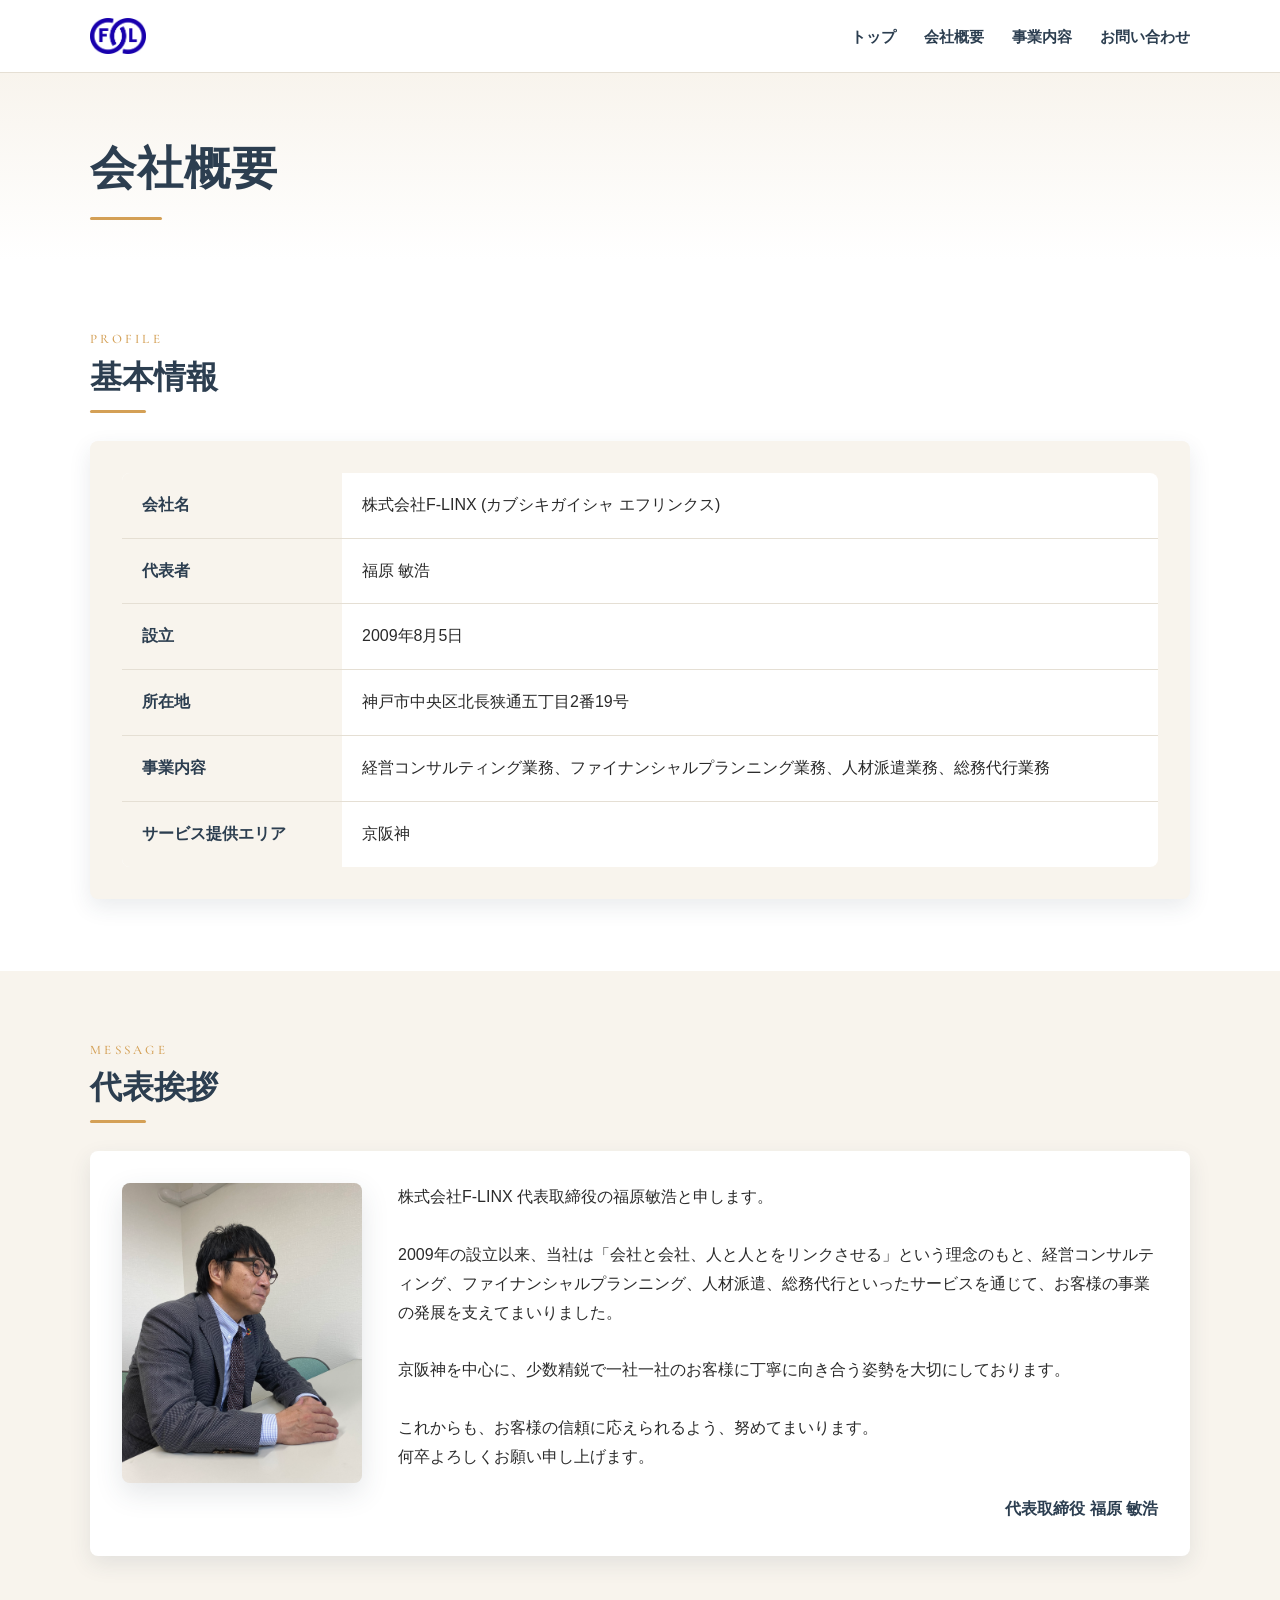
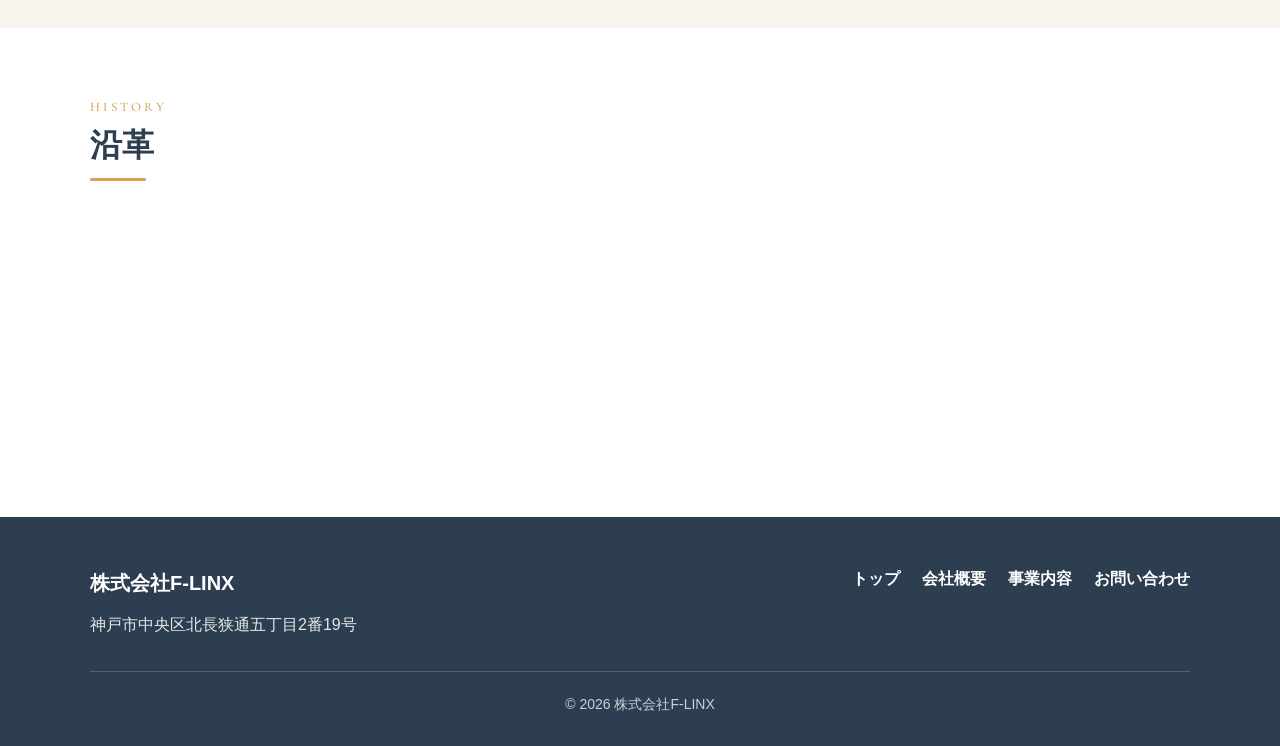
==== about.html @ becb6265 "Initial commit" ====
<!DOCTYPE html>
<html lang="ja">
<head>
  <meta charset="UTF-8">
  <meta name="viewport" content="width=device-width, initial-scale=1.0">
  <title>会社概要 | 株式会社F-LINX</title>
  <meta name="description" content="株式会社F-LINXの会社概要・代表挨拶・沿革をご紹介します。神戸を拠点に少数精鋭でお客様の事業をサポートします。">
  <link rel="icon" type="image/png" href="assets/images/rogo1.png">
  <link rel="apple-touch-icon" href="assets/images/rogo1.png">
  <meta property="og:title" content="会社概要 | 株式会社F-LINX">
  <meta property="og:description" content="株式会社F-LINXの会社概要・代表挨拶・沿革をご紹介します。神戸を拠点に少数精鋭でお客様の事業をサポートします。">
  <meta property="og:type" content="website">
  <meta property="og:url" content="__SITE_URL__">
  <meta property="og:image" content="assets/images/京阪神_神戸_.jpg">
  <meta property="og:site_name" content="株式会社F-LINX">
  <meta name="twitter:card" content="summary_large_image">
  <meta name="twitter:title" content="会社概要 | 株式会社F-LINX">
  <meta name="twitter:description" content="株式会社F-LINXの会社概要・代表挨拶・沿革をご紹介します。神戸を拠点に少数精鋭でお客様の事業をサポートします。">
  <meta name="twitter:image" content="assets/images/京阪神_神戸_.jpg">
  <link rel="preconnect" href="https://fonts.googleapis.com">
  <link rel="preconnect" href="https://fonts.gstatic.com" crossorigin>
  <link href="https://fonts.googleapis.com/css2?family=Cormorant+Garamond:wght@400;500&family=Noto+Serif+JP:wght@400;500&display=swap" rel="stylesheet">
  <style>
    :root {
      --color-main: #2C3E50;
      --color-accent: #D4A056;
      --color-sub: #F8F4ED;
      --color-text: #2A2A2A;
      --color-muted: #5C6470;
      --color-border: #E5DFD4;
      --color-white: #FFFFFF;
      --shadow-card: 0 8px 22px rgba(44, 62, 80, 0.10);
      --shadow-soft: 0 10px 28px rgba(44, 62, 80, 0.13);
    }

    * {
      box-sizing: border-box;
    }

    html {
      scroll-behavior: smooth;
    }

    body {
      margin: 0;
      color: var(--color-text);
      font-family: "Noto Sans JP", "Hiragino Sans", "Meiryo", sans-serif;
      font-size: 16px;
      line-height: 1.8;
      background: #ffffff;
    }

    img {
      max-width: 100%;
      display: block;
    }

    a {
      color: inherit;
      text-decoration: none;
    }

    .site-header {
      position: sticky;
      top: 0;
      z-index: 100;
      background: #ffffff;
      border-bottom: 1px solid var(--color-border);
    }

    .header-inner {
      min-height: 72px;
      display: flex;
      align-items: center;
      justify-content: space-between;
      gap: 24px;
    }

    .logo-link {
      display: inline-flex;
      align-items: center;
      flex-shrink: 0;
    }

    .logo-image {
      width: auto;
      height: 36px;
    }

    .site-nav {
      display: flex;
      align-items: center;
      gap: 28px;
      color: var(--color-main);
      font-weight: 700;
      font-size: 15px;
    }

    .site-nav a {
      position: relative;
      padding: 8px 0;
    }

    .site-nav a::after {
      position: absolute;
      left: 0;
      bottom: 2px;
      width: 100%;
      height: 2px;
      content: "";
      background: var(--color-accent);
      transform: scaleX(0);
      transform-origin: left;
      transition: transform 0.18s ease;
    }

    .site-nav a:hover::after,
    .site-nav a:focus-visible::after {
      transform: scaleX(1);
    }

    .container {
      width: min(100% - 40px, 1100px);
      margin: 0 auto;
    }

    .section {
      padding: 72px 0;
    }

    .page-title {
      padding: 64px 0 40px;
      background: linear-gradient(180deg, var(--color-sub) 0%, #ffffff 100%);
    }

    .section-line {
      width: 72px;
      height: 3px;
      margin-top: 18px;
      background: var(--color-accent);
      border-radius: 999px;
    }

    .card {
      padding: 32px;
      background: var(--color-sub);
      border-radius: 8px;
      box-shadow: var(--shadow-card);
    }

    .heading-lg,
    .heading-md {
      margin: 0;
      color: var(--color-main);
      line-height: 1.35;
      letter-spacing: 0;
    }

    .heading-lg {
      font-size: clamp(32px, 5vw, 46px);
      font-weight: 800;
      letter-spacing: 0.02em;
    }

    .heading-md {
      position: relative;
      margin-bottom: 28px;
      padding-bottom: 14px;
      font-size: clamp(24px, 3vw, 32px);
      font-weight: 800;
    }

    .heading-md::after {
      position: absolute;
      left: 0;
      bottom: 0;
      width: 56px;
      height: 3px;
      content: "";
      background: var(--color-accent);
      border-radius: 999px;
    }

    .section-label {
      margin: 0 0 8px;
      color: var(--color-accent);
      font-family: "Cormorant Garamond", "Noto Serif JP", serif;
      font-size: 13px;
      font-weight: 500;
      letter-spacing: 0.25em;
      line-height: 1.2;
      text-transform: uppercase;
    }

    .company-table {
      width: 100%;
      border-collapse: collapse;
      overflow: hidden;
      background: #ffffff;
      border-radius: 8px;
    }

    .company-table th,
    .company-table td {
      padding: 18px 20px;
      text-align: left;
      vertical-align: top;
      border-bottom: 1px solid var(--color-border);
    }

    .company-table tr:last-child th,
    .company-table tr:last-child td {
      border-bottom: 0;
    }

    .company-table th {
      width: 220px;
      color: var(--color-main);
      font-weight: 800;
      background: var(--color-sub);
    }

    .message-layout {
      display: grid;
      grid-template-columns: 240px 1fr;
      gap: 36px;
      align-items: start;
    }

    .message-section {
      background: var(--color-sub);
    }

    .message-section .message-layout {
      background: #ffffff;
    }

    .representative-photo {
      width: 240px;
      height: 300px;
      object-fit: cover;
      object-position: 33% center;
      background: #f0f0f0;
      border-radius: 8px;
      box-shadow: var(--shadow-soft);
    }

    .message-text {
      margin: 0;
      white-space: pre-line;
    }

    .signature {
      margin: 24px 0 0;
      color: var(--color-main);
      font-weight: 800;
      text-align: right;
    }

    .timeline {
      display: grid;
      gap: 18px;
      margin: 0;
      padding: 0;
      list-style: none;
    }

    .timeline-item {
      display: grid;
      grid-template-columns: 220px 1fr;
      gap: 28px;
      align-items: start;
      padding: 24px;
      background: #ffffff;
      border-left: 4px solid var(--color-accent);
      border-radius: 8px;
      box-shadow: var(--shadow-card);
    }

    .timeline-date {
      color: var(--color-main);
      font-weight: 800;
    }

    .timeline-content {
      margin: 0;
    }

    .site-footer {
      padding: 48px 0 28px;
      color: #ffffff;
      background: var(--color-main);
    }

    .footer-grid {
      display: grid;
      grid-template-columns: 1.2fr 1fr;
      gap: 32px;
      align-items: start;
    }

    .footer-company {
      margin: 0 0 10px;
      font-size: 20px;
      font-weight: 800;
    }

    .footer-info {
      margin: 0;
      color: rgba(255, 255, 255, 0.88);
    }

    .footer-links {
      display: flex;
      flex-wrap: wrap;
      justify-content: flex-end;
      gap: 14px 22px;
      margin: 0;
      padding: 0;
      list-style: none;
      font-weight: 700;
    }

    .footer-links a:hover,
    .footer-links a:focus-visible {
      text-decoration: underline;
      text-underline-offset: 4px;
    }

    .copyright {
      margin: 32px 0 0;
      padding-top: 20px;
      color: rgba(255, 255, 255, 0.76);
      font-size: 14px;
      text-align: center;
      border-top: 1px solid rgba(255, 255, 255, 0.18);
    }

    @media (max-width: 768px) {
      body {
        font-size: 15px;
      }

      .container {
        width: min(100% - 28px, 1100px);
      }

      .header-inner {
        min-height: auto;
        padding: 14px 0;
        align-items: flex-start;
        flex-direction: column;
        gap: 12px;
      }

      .site-nav {
        width: 100%;
        flex-direction: column;
        align-items: stretch;
        gap: 0;
        font-size: 14px;
      }

      .site-nav a {
        padding: 10px 0;
        border-top: 1px solid var(--color-border);
      }

      .site-nav a::after {
        display: none;
      }

      .section {
        padding: 52px 0;
      }

      .page-title {
        padding: 44px 0 30px;
      }

      .card {
        padding: 22px;
      }

      .company-table,
      .company-table tbody,
      .company-table tr,
      .company-table th,
      .company-table td {
        display: block;
        width: 100%;
      }

      .company-table th {
        padding: 14px 16px 8px;
        border-bottom: 0;
      }

      .company-table td {
        padding: 0 16px 16px;
      }

      .company-table tr {
        border-bottom: 1px solid var(--color-border);
      }

      .company-table tr:last-child {
        border-bottom: 0;
      }

      .message-layout {
        grid-template-columns: 1fr;
        gap: 24px;
      }

      .representative-photo {
        width: 100%;
        max-width: 240px;
        height: 300px;
      }

      .timeline-item {
        grid-template-columns: 1fr;
        gap: 8px;
        padding: 20px;
      }

      .footer-grid {
        grid-template-columns: 1fr;
      }

      .footer-links {
        justify-content: flex-start;
      }
    }

    .reveal {
      opacity: 0;
      transform: translateY(24px);
      transition: opacity 0.7s cubic-bezier(0.22, 1, 0.36, 1), transform 0.7s cubic-bezier(0.22, 1, 0.36, 1);
    }

    .reveal.is-visible {
      opacity: 1;
      transform: translateY(0);
    }

    @media (prefers-reduced-motion: reduce) {
      .card,
      .timeline-item,
      .reveal {
        transition: none;
      }

      .reveal {
        opacity: 1;
        transform: none;
      }
    }
  </style>
</head>
<body>
  <header class="site-header">
    <div class="container header-inner">
      <a class="logo-link" href="index.html" aria-label="株式会社F-LINX トップページ">
        <img class="logo-image" src="assets/images/rogo1.png" alt="株式会社F-LINX">
      </a>
      <nav class="site-nav" aria-label="主要ナビゲーション">
        <a href="index.html">トップ</a>
        <a href="about.html" aria-current="page">会社概要</a>
        <a href="services.html">事業内容</a>
        <a href="contact.html">お問い合わせ</a>
      </nav>
    </div>
  </header>

  <main>
    <section class="page-title">
      <div class="container">
        <h1 class="heading-lg">会社概要</h1>
        <div class="section-line" aria-hidden="true"></div>
      </div>
    </section>

    <section class="section reveal" aria-labelledby="basic-info">
      <div class="container">
        <p class="section-label">PROFILE</p>
        <h2 class="heading-md" id="basic-info">基本情報</h2>
        <div class="card reveal">
          <table class="company-table">
            <tbody>
              <tr>
                <th scope="row">会社名</th>
                <td>株式会社F-LINX (カブシキガイシャ エフリンクス)</td>
              </tr>
              <tr>
                <th scope="row">代表者</th>
                <td>福原 敏浩</td>
              </tr>
              <tr>
                <th scope="row">設立</th>
                <td>2009年8月5日</td>
              </tr>
              <tr>
                <th scope="row">所在地</th>
                <td>神戸市中央区北長狭通五丁目2番19号</td>
              </tr>
              <tr>
                <th scope="row">事業内容</th>
                <td>経営コンサルティング業務、ファイナンシャルプランニング業務、人材派遣業務、総務代行業務</td>
              </tr>
              <tr>
                <th scope="row">サービス提供エリア</th>
                <td>京阪神</td>
              </tr>
            </tbody>
          </table>
        </div>
      </div>
    </section>

    <section class="section message-section reveal" aria-labelledby="message">
      <div class="container">
        <p class="section-label">MESSAGE</p>
        <h2 class="heading-md" id="message">代表挨拶</h2>
        <div class="card message-layout reveal">
          <div>
            <img class="representative-photo" src="assets/images/representative.jpg" alt="代表 福原敏浩">
          </div>
          <div>
            <p class="message-text">株式会社F-LINX 代表取締役の福原敏浩と申します。

2009年の設立以来、当社は「会社と会社、人と人とをリンクさせる」という理念のもと、経営コンサルティング、ファイナンシャルプランニング、人材派遣、総務代行といったサービスを通じて、お客様の事業の発展を支えてまいりました。

京阪神を中心に、少数精鋭で一社一社のお客様に丁寧に向き合う姿勢を大切にしております。

これからも、お客様の信頼に応えられるよう、努めてまいります。
何卒よろしくお願い申し上げます。</p>
            <p class="signature">代表取締役 福原 敏浩</p>
          </div>
        </div>
      </div>
    </section>

    <section class="section reveal" aria-labelledby="history">
      <div class="container">
        <p class="section-label">HISTORY</p>
        <h2 class="heading-md" id="history">沿革</h2>
        <div class="card reveal">
          <ol class="timeline">
            <li class="timeline-item reveal">
              <time class="timeline-date" datetime="2009-08">2009年8月</time>
              <p class="timeline-content">株式会社F-LINX設立。経営コンサルティング・ファイナンシャルプランニング業務開始</p>
            </li>
            <li class="timeline-item reveal">
              <time class="timeline-date" datetime="2016">2016年(平成28年)</time>
              <p class="timeline-content">関連会社の総務業務代行を業務として追加</p>
            </li>
          </ol>
        </div>
      </div>
    </section>
  </main>

  <footer class="site-footer">
    <div class="container">
      <div class="footer-grid">
        <div>
          <p class="footer-company">株式会社F-LINX</p>
          <p class="footer-info">神戸市中央区北長狭通五丁目2番19号</p>
        </div>
        <nav aria-label="フッターナビゲーション">
          <ul class="footer-links">
            <li><a href="index.html">トップ</a></li>
            <li><a href="about.html">会社概要</a></li>
            <li><a href="services.html">事業内容</a></li>
            <li><a href="contact.html">お問い合わせ</a></li>
          </ul>
        </nav>
      </div>
      <p class="copyright">&copy; 2026 株式会社F-LINX</p>
    </div>
  </footer>
  <script>
    const revealTargets = document.querySelectorAll(".reveal");

    if ("IntersectionObserver" in window) {
      const observer = new IntersectionObserver((entries) => {
        entries.forEach((entry) => {
          if (entry.isIntersecting) {
            entry.target.classList.add("is-visible");
            observer.unobserve(entry.target);
          }
        });
      }, { threshold: 0.16 });

      revealTargets.forEach((target) => observer.observe(target));
    } else {
      revealTargets.forEach((target) => target.classList.add("is-visible"));
    }
  </script>
</body>
</html>
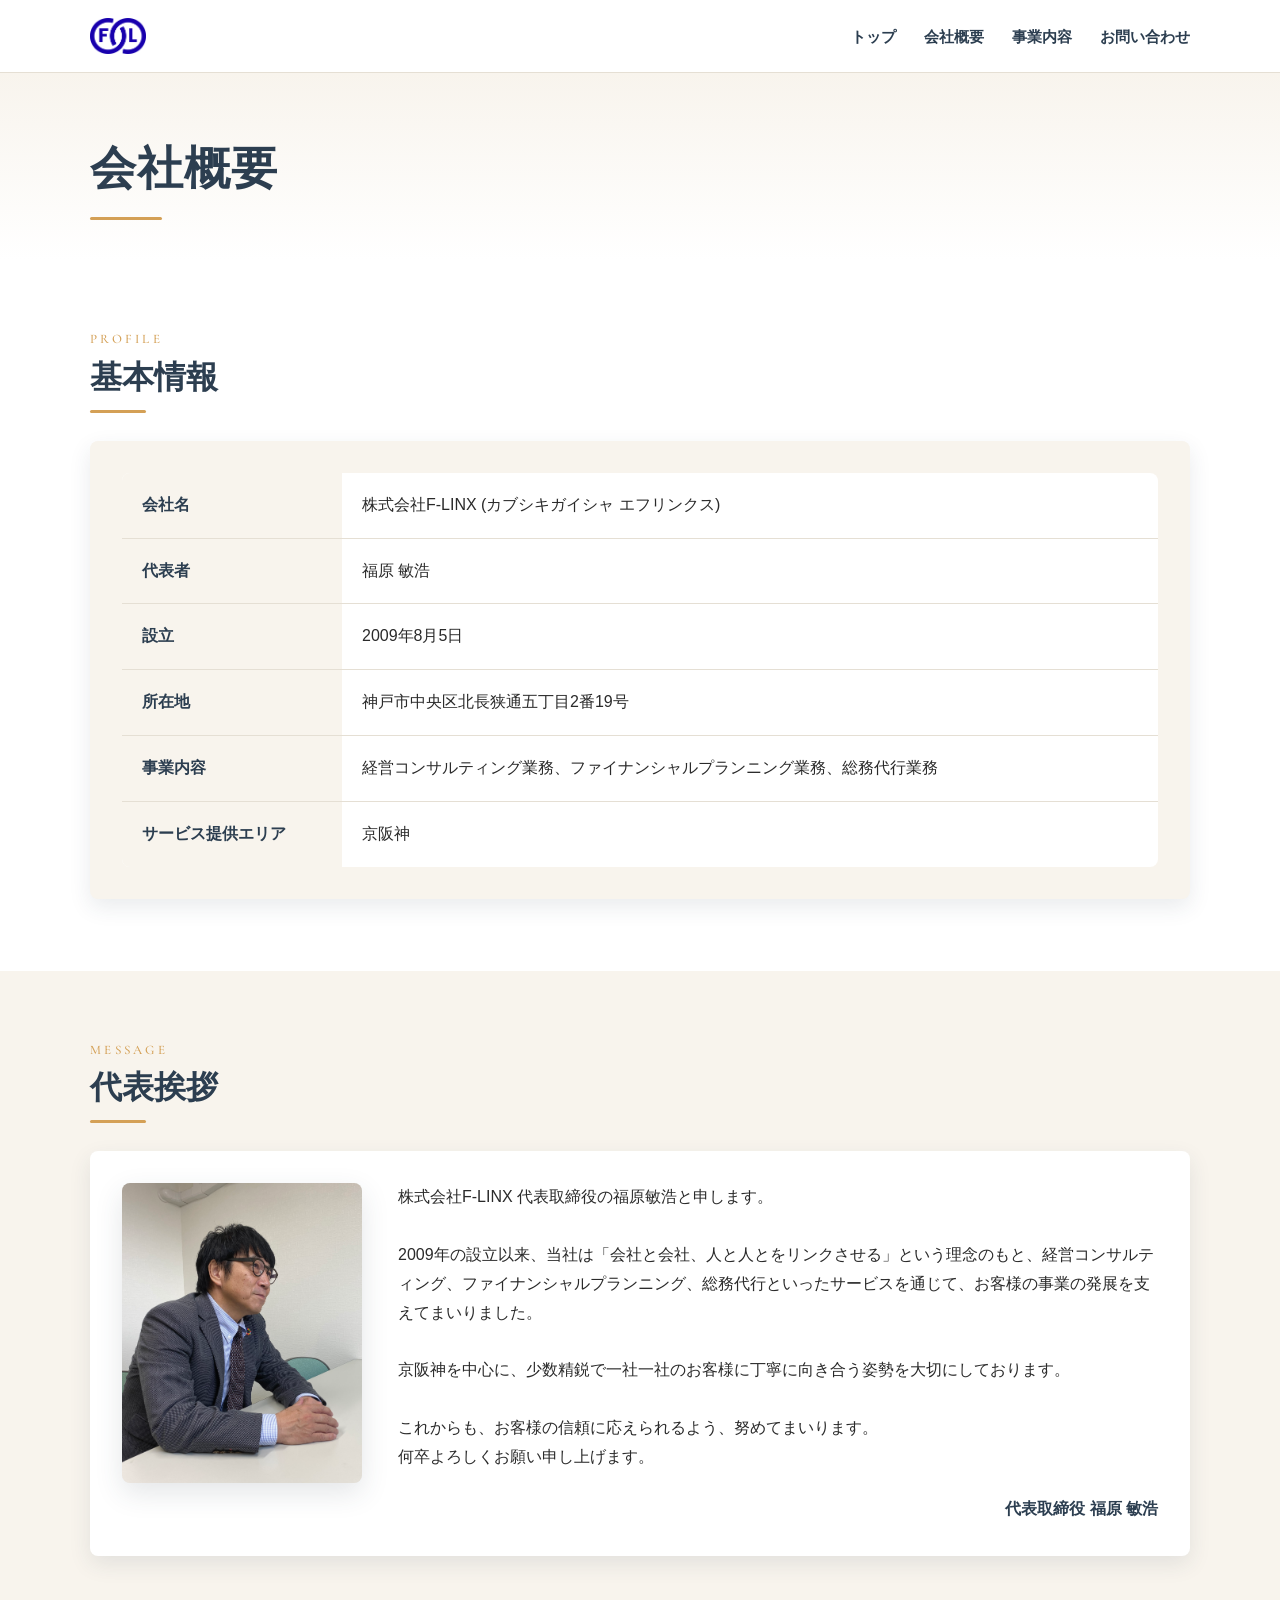
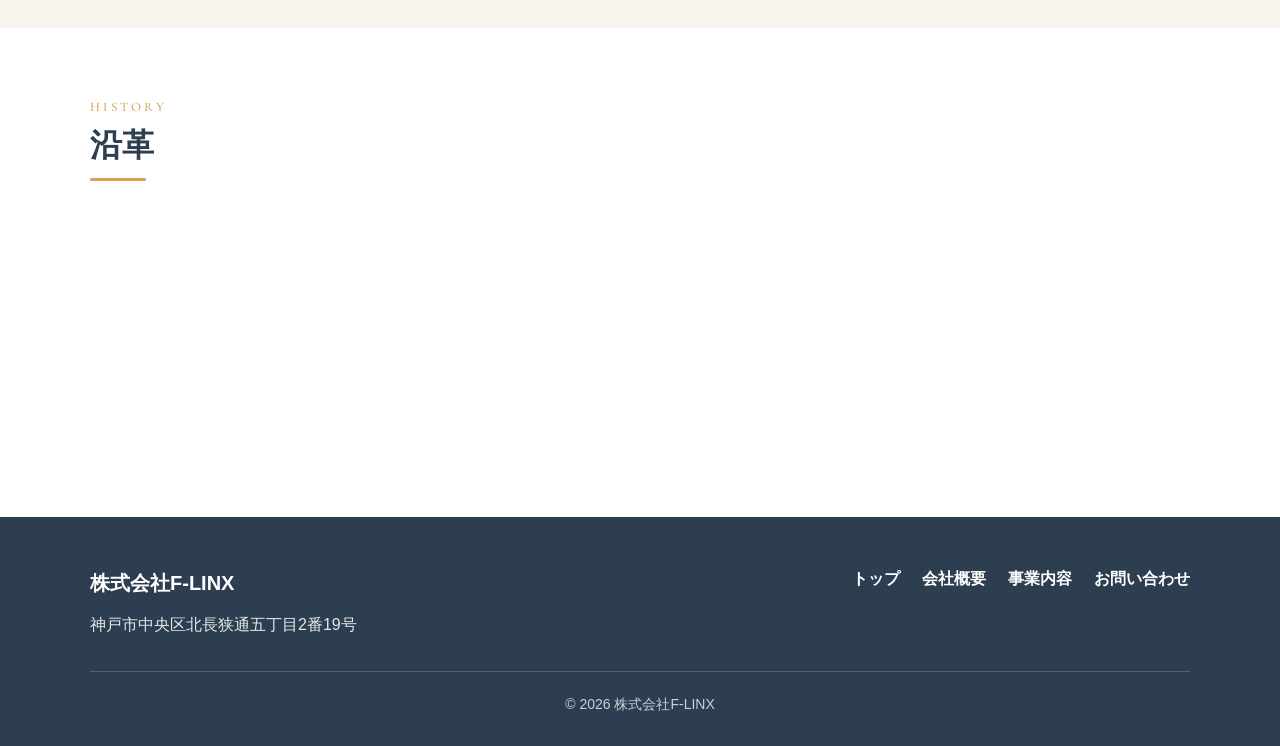
==== commit 4afe1821: "Remove staffing service from all pages and assets" ====
--- a/about.html
+++ b/about.html
@@ -10,7 +10,7 @@
   <meta property="og:title" content="会社概要 | 株式会社F-LINX">
   <meta property="og:description" content="株式会社F-LINXの会社概要・代表挨拶・沿革をご紹介します。神戸を拠点に少数精鋭でお客様の事業をサポートします。">
   <meta property="og:type" content="website">
-  <meta property="og:url" content="__SITE_URL__">
+  <meta property="og:url" content="https://flinx-corp.weblab-jp.workers.dev/about.html">
   <meta property="og:image" content="assets/images/京阪神_神戸_.jpg">
   <meta property="og:site_name" content="株式会社F-LINX">
   <meta name="twitter:card" content="summary_large_image">
@@ -337,41 +337,58 @@
     }
 
     @media (max-width: 768px) {
-      body {
-        font-size: 15px;
+      html {
+        scroll-padding-top: 110px;
       }
 
       .container {
         width: min(100% - 28px, 1100px);
       }
 
+      .section {
+        padding: 52px 0;
+      }
+
       .header-inner {
-        min-height: auto;
-        padding: 14px 0;
-        align-items: flex-start;
-        flex-direction: column;
+        min-height: 56px;
+        padding: 10px 0;
+        align-items: center;
+        flex-direction: row;
+        justify-content: space-between;
+        gap: 10px;
+      }
+
+      .logo-image {
+        height: 30px;
+      }
+
+      .site-nav {
+        width: auto;
+        max-width: calc(100% - 54px);
+        flex-direction: row;
+        align-items: center;
+        flex-wrap: nowrap;
         gap: 12px;
-      }
-
-      .site-nav {
-        width: 100%;
-        flex-direction: column;
-        align-items: stretch;
-        gap: 0;
-        font-size: 14px;
+        overflow-x: auto;
+        white-space: nowrap;
+        font-size: 12px;
+        scrollbar-width: none;
+        -ms-overflow-style: none;
+      }
+
+      .site-nav::-webkit-scrollbar {
+        display: none;
       }
 
       .site-nav a {
-        padding: 10px 0;
-        border-top: 1px solid var(--color-border);
+        flex: 0 0 auto;
+        width: auto;
+        padding: 4px 0;
+        border-top: 0;
       }
 
       .site-nav a::after {
         display: none;
-      }
-
-      .section {
-        padding: 52px 0;
       }
 
       .page-title {
@@ -507,7 +524,7 @@
               </tr>
               <tr>
                 <th scope="row">事業内容</th>
-                <td>経営コンサルティング業務、ファイナンシャルプランニング業務、人材派遣業務、総務代行業務</td>
+                <td>経営コンサルティング業務、ファイナンシャルプランニング業務、総務代行業務</td>
               </tr>
               <tr>
                 <th scope="row">サービス提供エリア</th>
@@ -530,7 +547,7 @@
           <div>
             <p class="message-text">株式会社F-LINX 代表取締役の福原敏浩と申します。
 
-2009年の設立以来、当社は「会社と会社、人と人とをリンクさせる」という理念のもと、経営コンサルティング、ファイナンシャルプランニング、人材派遣、総務代行といったサービスを通じて、お客様の事業の発展を支えてまいりました。
+2009年の設立以来、当社は「会社と会社、人と人とをリンクさせる」という理念のもと、経営コンサルティング、ファイナンシャルプランニング、総務代行といったサービスを通じて、お客様の事業の発展を支えてまいりました。
 
 京阪神を中心に、少数精鋭で一社一社のお客様に丁寧に向き合う姿勢を大切にしております。
 
